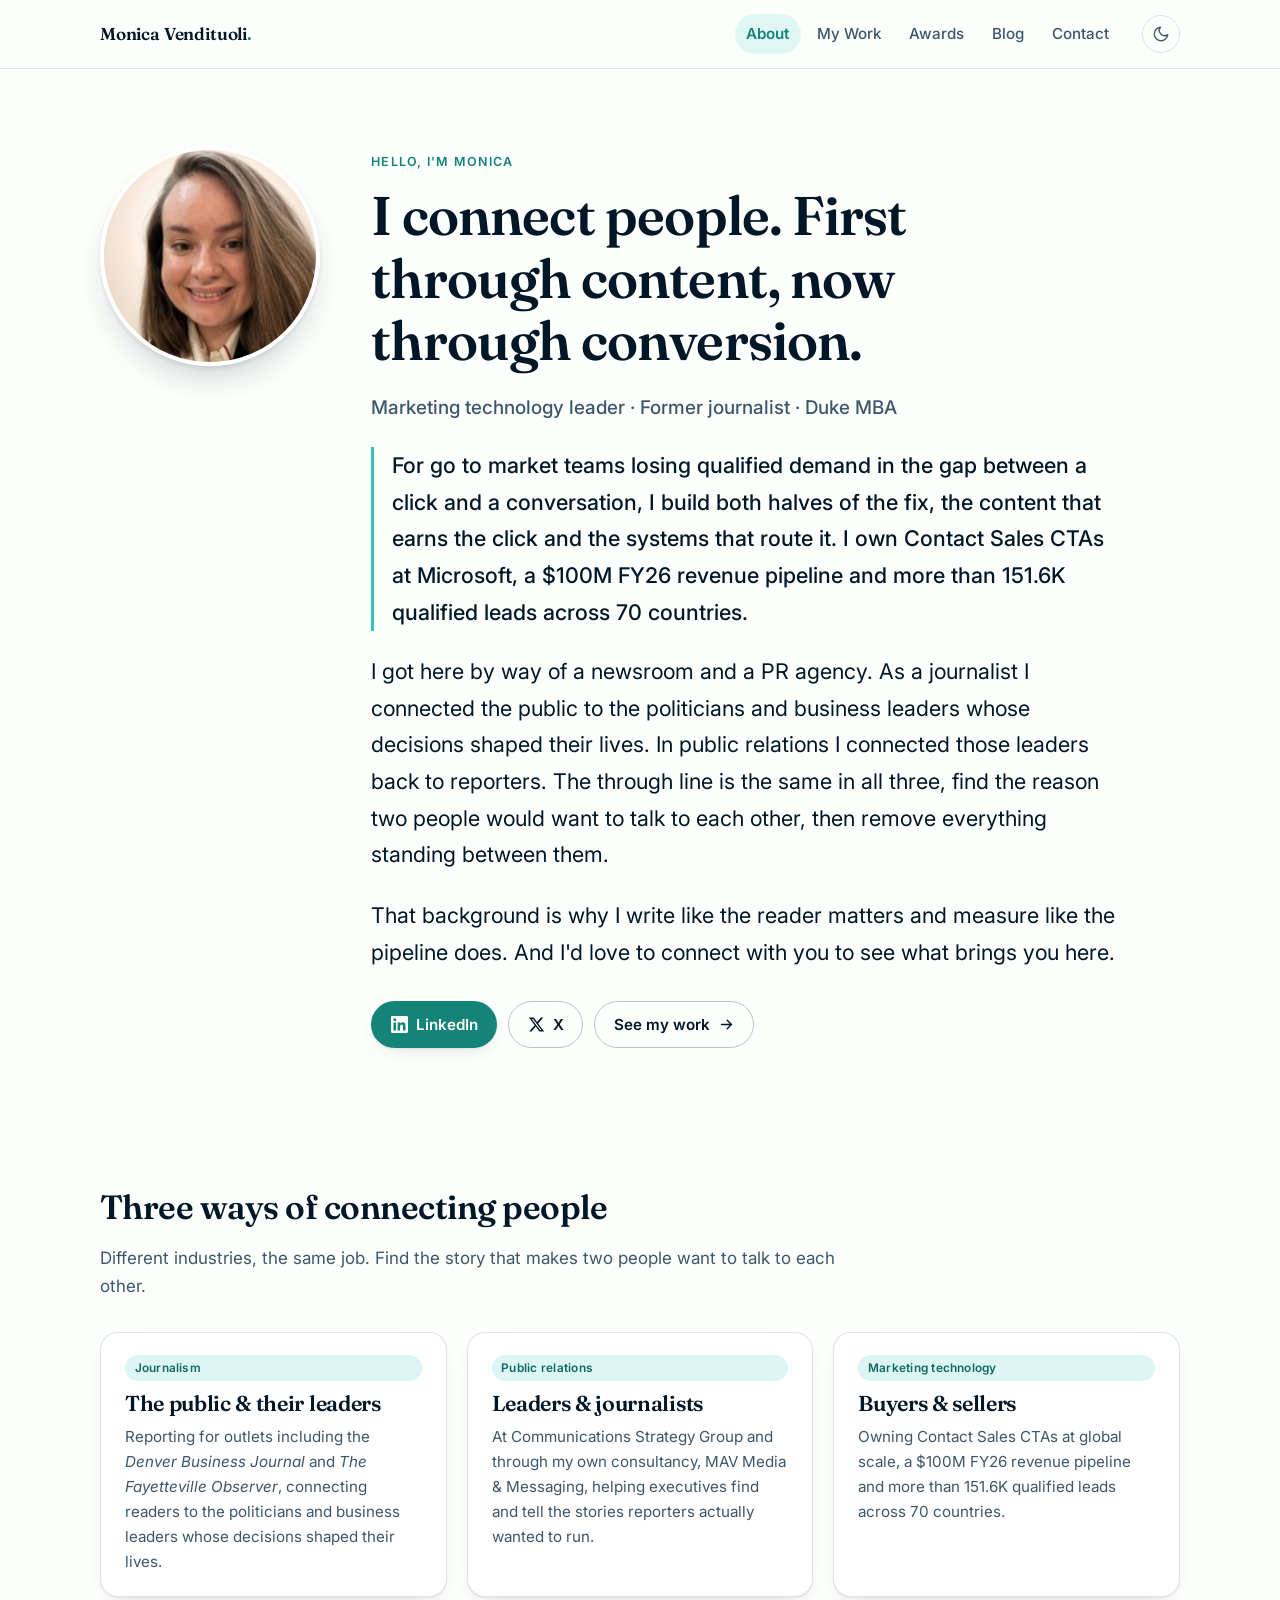
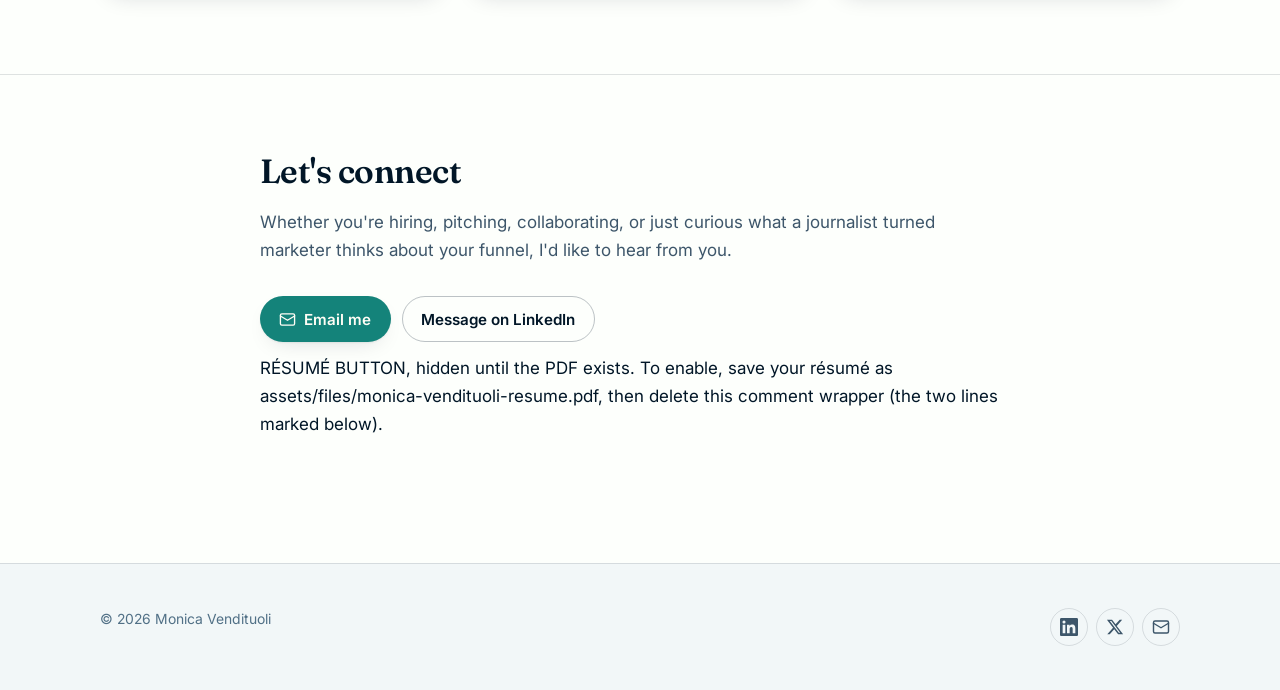
==== index.html @ e6e58980 "Add files via upload" ====
<!DOCTYPE html>

<html lang="en" prefix="og: https://ogp.me/ns#">
<head>
<meta charset="utf-8"/>
<meta content="width=device-width, initial-scale=1" name="viewport"/>
<title>Monica Vendituoli, Marketing Technology Leader</title>
<meta content="Monica Vendituoli is a marketing technology leader who has spent her career creating content that connects people, first as a journalist, then in public relations, now owning Contact Sales CTAs at global scale." name="description"/>
<link href="https://www.monicavendituoli.com/" rel="canonical"/>
<!-- Open Graph / social -->
<meta content="profile" property="og:type"/>
<meta content="Monica Vendituoli" property="og:site_name"/>
<meta content="Monica Vendituoli, Marketing Technology Leader" property="og:title"/>
<meta content="I've thrived while creating content that helps connect people, as a journalist, in public relations, and now in marketing technology." property="og:description"/>
<meta content="https://www.monicavendituoli.com/" property="og:url"/>
<meta content="https://www.monicavendituoli.com/assets/img/monica.jpg" property="og:image"/>
<meta content="summary" name="twitter:card"/>
<link href="/assets/img/favicon.svg" rel="icon" type="image/svg+xml"/>
<link href="https://fonts.googleapis.com" rel="preconnect"/>
<link crossorigin="" href="https://fonts.gstatic.com" rel="preconnect"/>
<link href="https://fonts.googleapis.com/css2?family=Fraunces:opsz,wght@9..144,400;9..144,600;9..144,700&amp;family=Inter:wght@400;500;600&amp;display=swap" rel="stylesheet"/>
<link href="/assets/css/style.css?v=3" rel="stylesheet"/>
<style>
  .bio__lead {
    font-size: clamp(1.08rem, 1rem + .5vw, 1.28rem);
    font-weight: 500;
    color: var(--text);
    border-left: 3px solid var(--teal);
    padding-left: 1.1rem;
    margin-bottom: 1.4rem;
  }
</style>
<script>
  /* Set theme before first paint to avoid a flash. */
  (function () {
    try {
      var t = localStorage.getItem('mv-theme');
      if (t === 'dark' || t === 'light') document.documentElement.setAttribute('data-theme', t);
    } catch (e) {}
  })();
</script>
<script type="application/ld+json">
{
  "@context": "https://schema.org",
  "@type": "Person",
  "name": "Monica Vendituoli",
  "url": "https://www.monicavendituoli.com/",
  "image": "https://www.monicavendituoli.com/assets/img/monica.jpg",
  "jobTitle": "Marketing Technology Leader",
  "alumniOf": [
    { "@type": "CollegeOrUniversity", "name": "Duke University, Fuqua School of Business" },
    { "@type": "CollegeOrUniversity", "name": "Wheaton College" }
  ],
  "sameAs": [
    "https://www.linkedin.com/in/monicavendituoli/",
    "https://x.com/mvendituoli"
  ]
}
</script>
</head>
<body>
<a class="skip-link" href="#main">Skip to content</a>
<header class="site-header">
<div class="wrap">
<nav aria-label="Primary" class="nav">
<a class="nav__brand" href="/">Monica Vendituoli<span class="dot">.</span></a>
<button aria-controls="nav-links" aria-expanded="false" aria-label="Toggle menu" class="nav__toggle" type="button">
<svg aria-hidden="true" fill="none" stroke="currentColor" stroke-linecap="round" stroke-width="2" viewbox="0 0 24 24"><path d="M3 6h18M3 12h18M3 18h18"></path></svg>
</button>
<button aria-label="Switch to dark mode" aria-pressed="false" class="theme-toggle" type="button">
<svg aria-hidden="true" class="icon-moon" fill="none" stroke="currentColor" stroke-linecap="round" stroke-linejoin="round" stroke-width="1.8" viewbox="0 0 24 24"><path d="M21 12.79A9 9 0 1 1 11.21 3 7 7 0 0 0 21 12.79z"></path></svg>
<svg aria-hidden="true" class="icon-sun" fill="none" stroke="currentColor" stroke-linecap="round" stroke-linejoin="round" stroke-width="1.8" viewbox="0 0 24 24"><circle cx="12" cy="12" r="4"></circle><path d="M12 2v2M12 20v2M4.9 4.9l1.4 1.4M17.7 17.7l1.4 1.4M2 12h2M20 12h2M4.9 19.1l1.4-1.4M17.7 6.3l1.4-1.4"></path></svg>
</button>
<ul class="nav__links" id="nav-links">
<li><a aria-current="page" href="/">About</a></li>
<li><a href="/work/">My Work</a></li>
<li><a href="/awards/">Awards</a></li><li><a href="/blog/">Blog</a></li>
<li><a href="#contact">Contact</a></li>
</ul>
</nav>
</div>
</header>
<main id="main">
<section class="hero">
<div class="wrap">
<div class="hero__grid">
<img alt="Portrait of Monica Vendituoli" class="hero__photo" height="220" src="/assets/img/monica.jpg" width="220"/>
<div>
<span class="eyebrow">Hello, I'm Monica</span>
<h1>I connect people. First through content, now through conversion.</h1>
<p class="hero__role">Marketing technology leader · Former journalist · Duke MBA</p>
<div class="bio">
<p class="bio__lead">For go to market teams losing qualified demand in the gap between a click and a conversation, I build both halves of the fix, the content that earns the click and the systems that route it. I own Contact Sales CTAs at Microsoft, a $100M FY26 revenue pipeline and more than 151.6K qualified leads across 70 countries.</p>
<p>I got here by way of a newsroom and a PR agency. As a journalist I connected the public to the politicians and business leaders whose decisions shaped their lives. In public relations I connected those leaders back to reporters. The through line is the same in all three, find the reason two people would want to talk to each other, then remove everything standing between them.</p>
<p>That background is why I write like the reader matters and measure like the pipeline does. And I'd love to connect with you to see what brings you here.</p>
</div>
<div class="btn-row">
<a class="btn btn--primary" href="https://www.linkedin.com/in/monicavendituoli/" rel="noopener me" target="_blank">
<svg aria-hidden="true" fill="currentColor" viewbox="0 0 24 24"><path d="M20.45 20.45h-3.56v-5.57c0-1.33-.02-3.04-1.85-3.04-1.85 0-2.14 1.45-2.14 2.94v5.67H9.34V9h3.42v1.56h.05a3.75 3.75 0 0 1 3.37-1.85c3.6 0 4.27 2.37 4.27 5.46zM5.34 7.43a2.07 2.07 0 1 1 0-4.14 2.07 2.07 0 0 1 0 4.14zM7.12 20.45H3.55V9h3.57zM22.22 0H1.77C.79 0 0 .77 0 1.72v20.56C0 23.23.79 24 1.77 24h20.45c.98 0 1.78-.77 1.78-1.72V1.72C24 .77 23.2 0 22.22 0z"></path></svg>
              LinkedIn
            </a>
<a class="btn btn--ghost" href="https://x.com/mvendituoli" rel="noopener me" target="_blank">
<svg aria-hidden="true" fill="currentColor" viewbox="0 0 24 24"><path d="M18.24 2.25h3.31l-7.23 8.26 8.5 11.24h-6.65l-5.22-6.82-5.96 6.82H1.68l7.73-8.84L1.25 2.25h6.82l4.71 6.23zm-1.16 17.52h1.83L7.08 4.13H5.11z"></path></svg>
              X
            </a>
<a class="btn btn--ghost" href="/work/">
              See my work
              <svg aria-hidden="true" fill="none" stroke="currentColor" stroke-linecap="round" stroke-linejoin="round" stroke-width="2" viewbox="0 0 24 24"><path d="M5 12h14M13 6l6 6-6 6"></path></svg>
</a>
</div>
</div>
</div>
</div>
</section>
<section aria-labelledby="arc-head" class="section">
<div class="wrap">
<div class="section__head">
<h2 id="arc-head">Three ways of connecting people</h2>
<p>Different industries, the same job. Find the story that makes two people want to talk to each other.</p>
</div>
<div class="grid">
<article class="card">
<span class="tag">Journalism</span>
<h3 style="margin-top:.7rem">The public &amp; their leaders</h3>
<p>Reporting for outlets including the <em>Denver Business Journal</em> and <em>The Fayetteville Observer</em>, connecting readers to the politicians and business leaders whose decisions shaped their lives.</p>
</article>
<article class="card">
<span class="tag">Public relations</span>
<h3 style="margin-top:.7rem">Leaders &amp; journalists</h3>
<p>At Communications Strategy Group and through my own consultancy, MAV Media &amp; Messaging, helping executives find and tell the stories reporters actually wanted to run.</p>
</article>
<article class="card">
<span class="tag">Marketing technology</span>
<h3 style="margin-top:.7rem">Buyers &amp; sellers</h3>
<p>Owning Contact Sales CTAs at global scale, a $100M FY26 revenue pipeline and more than 151.6K qualified leads across 70 countries.</p>
</article>
</div>
</div>
</section>
<section aria-labelledby="contact-head" class="section anchor-offset" id="contact">
<div class="wrap wrap--narrow">
<div class="section__head">
<h2 id="contact-head">Let's connect</h2>
<p>Whether you're hiring, pitching, collaborating, or just curious what a journalist turned marketer thinks about your funnel, I'd like to hear from you.</p>
</div>
<div class="btn-row" style="margin-top:0">
<a class="btn btn--primary" href="mailto:monica.a.vendituoli@gmail.com">
<svg aria-hidden="true" fill="none" stroke="currentColor" stroke-linecap="round" stroke-linejoin="round" stroke-width="1.9" viewbox="0 0 24 24"><rect height="16" rx="2" width="20" x="2" y="4"></rect><path d="m2 7 10 6 10-6"></path></svg>
          Email me
        </a>
<a class="btn btn--ghost" href="https://www.linkedin.com/in/monicavendituoli/" rel="noopener me" target="_blank">Message on LinkedIn</a>
 RÉSUMÉ BUTTON, hidden until the PDF exists.
             To enable, save your résumé as assets/files/monica-vendituoli-resume.pdf,
             then delete this comment wrapper (the two lines marked below).
        
<!--
        <a class="btn btn--ghost" href="/assets/files/monica-vendituoli-resume.pdf?v=2" download>
          <svg viewBox="0 0 24 24" fill="none" stroke="currentColor" stroke-width="1.9" stroke-linecap="round" stroke-linejoin="round" aria-hidden="true"><path d="M21 15v4a2 2 0 0 1-2 2H5a2 2 0 0 1-2-2v-4M7 10l5 5 5-5M12 15V3"/></svg>
          Download résumé
        </a>
        -->
</div>
</div>
</section>
</main>
<footer class="site-footer">
<div class="wrap footer__inner">
<p class="footer__meta">© <span data-year="">2026</span> Monica Vendituoli</p>
<div class="footer__social">
<a aria-label="LinkedIn" href="https://www.linkedin.com/in/monicavendituoli/" rel="noopener me" target="_blank">
<svg aria-hidden="true" fill="currentColor" viewbox="0 0 24 24"><path d="M20.45 20.45h-3.56v-5.57c0-1.33-.02-3.04-1.85-3.04-1.85 0-2.14 1.45-2.14 2.94v5.67H9.34V9h3.42v1.56h.05a3.75 3.75 0 0 1 3.37-1.85c3.6 0 4.27 2.37 4.27 5.46zM5.34 7.43a2.07 2.07 0 1 1 0-4.14 2.07 2.07 0 0 1 0 4.14zM7.12 20.45H3.55V9h3.57zM22.22 0H1.77C.79 0 0 .77 0 1.72v20.56C0 23.23.79 24 1.77 24h20.45c.98 0 1.78-.77 1.78-1.72V1.72C24 .77 23.2 0 22.22 0z"></path></svg>
</a>
<a aria-label="X" href="https://x.com/mvendituoli" rel="noopener me" target="_blank">
<svg aria-hidden="true" fill="currentColor" viewbox="0 0 24 24"><path d="M18.24 2.25h3.31l-7.23 8.26 8.5 11.24h-6.65l-5.22-6.82-5.96 6.82H1.68l7.73-8.84L1.25 2.25h6.82l4.71 6.23zm-1.16 17.52h1.83L7.08 4.13H5.11z"></path></svg>
</a>
<a aria-label="Email" href="mailto:monica.a.vendituoli@gmail.com">
<svg aria-hidden="true" fill="none" stroke="currentColor" stroke-linecap="round" stroke-linejoin="round" stroke-width="1.9" viewbox="0 0 24 24"><rect height="16" rx="2" width="20" x="2" y="4"></rect><path d="m2 7 10 6 10-6"></path></svg>
</a>
</div>
</div>
</footer>
<script defer="" src="/assets/js/main.js?v=2"></script>
</body>
</html>
---- assets/css/style.css ----
/* ==========================================================================
   monicavendituoli.com
   Palette: https://coolors.co/palette/011627-fdfffc-2ec4b6-e71d36-ff9f1c
   ========================================================================== */

:root {
  /* Brand ramp */
  --ink-900:   #011627;  /* rich black */
  --paper:     #fdfffc;  /* baby powder */
  --teal:      #2ec4b6;  /* tiffany blue */
  --red:       #e71d36;  /* rose red */
  --orange:    #ff9f1c;  /* orange peel */

  /* Semantic tokens, light (default) */
  --bg:           #fdfffc;
  --bg-raised:    #ffffff;
  --bg-sunken:    #f2f7f8;
  --text:         #011627;
  --text-muted:   #3d566a;
  --text-subtle:  #517086;
  --accent:       #14837a;   /* teal darkened to 4.58:1 for link text */
  --accent-hover: #0f7268;
  --accent-soft:  rgba(46, 196, 182, 0.14);
  --rule:         rgba(1, 22, 39, 0.12);
  --rule-strong:  rgba(1, 22, 39, 0.26);
  --tag-bg:       rgba(46, 196, 182, 0.16);
  --tag-text:     #0f6b62;
  --shadow:       0 1px 2px rgba(1,22,39,.06), 0 8px 24px -12px rgba(1,22,39,.20);
  --shadow-lift:  0 2px 4px rgba(1,22,39,.08), 0 18px 40px -18px rgba(1,22,39,.32);
  --focus:        #14837a;

  /* Type */
  --font-display: "Fraunces", "Iowan Old Style", "Palatino Linotype", Palatino, Georgia, serif;
  --font-body: "Inter", -apple-system, BlinkMacSystemFont, "Segoe UI", Roboto, Helvetica, Arial, sans-serif;

  /* Layout */
  --measure: 68ch;
  --page: 1080px;
  --page-narrow: 760px;
  --radius: 12px;
  --radius-lg: 18px;
  --step: clamp(1rem, 0.6rem + 1.2vw, 1.35rem);
}

/* Shared dark values, used by both the system preference and the toggle */
@media (prefers-color-scheme: dark) {
  :root:not([data-theme="light"]) {
    --bg:           #011627;
    --bg-raised:    #07202f;
    --bg-sunken:    #010f1c;
    --text:         #fdfffc;
    --text-muted:   #b8c9d4;
    --text-subtle:  #8fa6b5;
    --accent:       #2ec4b6;
    --accent-hover: #4ad4c7;
    --accent-soft:  rgba(46, 196, 182, 0.18);
    --rule:         rgba(253, 255, 252, 0.15);
    --rule-strong:  rgba(253, 255, 252, 0.30);
    --tag-bg:       rgba(46, 196, 182, 0.18);
    --tag-text:     #6fded2;
    --shadow:       0 1px 2px rgba(0,0,0,.40), 0 8px 24px -12px rgba(0,0,0,.65);
    --shadow-lift:  0 2px 4px rgba(0,0,0,.45), 0 18px 40px -18px rgba(0,0,0,.75);
    --focus:        #2ec4b6;
  }
}

:root[data-theme="dark"] {
  --bg:           #011627;
  --bg-raised:    #07202f;
  --bg-sunken:    #010f1c;
  --text:         #fdfffc;
  --text-muted:   #b8c9d4;
  --text-subtle:  #8fa6b5;
  --accent:       #2ec4b6;
  --accent-hover: #4ad4c7;
  --accent-soft:  rgba(46, 196, 182, 0.18);
  --rule:         rgba(253, 255, 252, 0.15);
  --rule-strong:  rgba(253, 255, 252, 0.30);
  --tag-bg:       rgba(46, 196, 182, 0.18);
  --tag-text:     #6fded2;
  --shadow:       0 1px 2px rgba(0,0,0,.40), 0 8px 24px -12px rgba(0,0,0,.65);
  --shadow-lift:  0 2px 4px rgba(0,0,0,.45), 0 18px 40px -18px rgba(0,0,0,.75);
  --focus:        #2ec4b6;
}

/* --------------------------------------------------------------------------
   Reset & base
   -------------------------------------------------------------------------- */

*, *::before, *::after { box-sizing: border-box; }

html {
  -webkit-text-size-adjust: 100%;
  scroll-behavior: smooth;
  scroll-padding-top: 132px;
}

@media (prefers-reduced-motion: reduce) {
  html { scroll-behavior: auto; }
  *, *::before, *::after {
    animation-duration: .001ms !important;
    transition-duration: .001ms !important;
  }
}

body {
  margin: 0;
  background: var(--bg);
  color: var(--text);
  font-family: var(--font-body);
  font-size: clamp(1rem, .97rem + .15vw, 1.0625rem);
  line-height: 1.65;
  -webkit-font-smoothing: antialiased;
  text-rendering: optimizeLegibility;
  transition: background-color .25s ease, color .25s ease;
}

img { max-width: 100%; height: auto; display: block; }

h1, h2, h3, h4 {
  font-family: var(--font-display);
  font-weight: 600;
  line-height: 1.15;
  letter-spacing: -0.015em;
  margin: 0 0 .5em;
  text-wrap: balance;
}

h1 { font-size: clamp(2.1rem, 1.5rem + 2.6vw, 3.4rem); }
h2 { font-size: clamp(1.55rem, 1.25rem + 1.2vw, 2.1rem); }
h3 { font-size: clamp(1.15rem, 1.05rem + .45vw, 1.35rem); }

p { margin: 0 0 1.1em; }
p:last-child { margin-bottom: 0; }

a {
  color: var(--accent);
  text-decoration-color: color-mix(in srgb, var(--accent) 45%, transparent);
  text-underline-offset: 3px;
  transition: color .15s ease, text-decoration-color .15s ease;
}
a:hover { color: var(--accent-hover); text-decoration-color: currentColor; }

:focus-visible {
  outline: 2.5px solid var(--focus);
  outline-offset: 3px;
  border-radius: 4px;
}

hr {
  border: 0;
  border-top: 1px solid var(--rule);
  margin: 3rem 0;
}

::selection { background: var(--accent-soft); }

/* --------------------------------------------------------------------------
   Layout primitives
   -------------------------------------------------------------------------- */

.wrap {
  width: min(100% - 2.5rem, var(--page));
  margin-inline: auto;
}
.wrap--narrow { width: min(100% - 2.5rem, var(--page-narrow)); }

.section { padding-block: clamp(3rem, 6vw, 5rem); }
.section + .section { border-top: 1px solid var(--rule); }

.skip-link {
  position: absolute;
  left: -9999px;
  top: 0;
  background: var(--accent);
  color: #fff;
  padding: .7rem 1.1rem;
  border-radius: 0 0 var(--radius) 0;
  z-index: 200;
  font-weight: 600;
}
.skip-link:focus { left: 0; color: #fff; }

/* --------------------------------------------------------------------------
   Header / nav
   -------------------------------------------------------------------------- */

.site-header {
  position: sticky;
  top: 0;
  z-index: 100;
  background: color-mix(in srgb, var(--bg) 88%, transparent);
  backdrop-filter: saturate(180%) blur(12px);
  -webkit-backdrop-filter: saturate(180%) blur(12px);
  border-bottom: 1px solid var(--rule);
}

.nav {
  display: flex;
  align-items: center;
  gap: 1rem;
  min-height: 68px;
}

.nav__brand {
  font-family: var(--font-display);
  font-weight: 600;
  font-size: 1.08rem;
  letter-spacing: -0.01em;
  color: var(--text);
  text-decoration: none;
  margin-right: auto;
  padding: .3rem 0;
}
.nav__brand:hover { color: var(--accent); }
.nav__brand .dot { color: var(--accent); }

.nav__links {
  order: 2;
  display: flex;
  align-items: center;
  gap: .35rem;
  list-style: none;
  margin: 0;
  padding: 0;
}

.nav__links a {
  display: block;
  padding: .45rem .7rem;
  border-radius: 999px;
  color: var(--text-muted);
  text-decoration: none;
  font-size: .95rem;
  font-weight: 500;
  transition: background-color .15s ease, color .15s ease;
}
.nav__links a:hover { background: var(--tag-bg); color: var(--text); }
.nav__links a[aria-current="page"] {
  color: var(--accent);
  background: var(--accent-soft);
  font-weight: 600;
}

.theme-toggle {
  order: 3;
  display: inline-grid;
  place-items: center;
  width: 38px;
  height: 38px;
  margin-left: .35rem;
  border: 1px solid var(--rule);
  border-radius: 999px;
  background: transparent;
  color: var(--text-muted);
  cursor: pointer;
  transition: background-color .15s ease, color .15s ease, border-color .15s ease;
}
.theme-toggle:hover { background: var(--tag-bg); color: var(--text); border-color: var(--rule-strong); }
.theme-toggle svg { width: 18px; height: 18px; }
.theme-toggle .icon-sun { display: none; }
:root[data-theme="dark"] .theme-toggle .icon-sun { display: block; }
:root[data-theme="dark"] .theme-toggle .icon-moon { display: none; }
@media (prefers-color-scheme: dark) {
  :root:not([data-theme="light"]) .theme-toggle .icon-sun { display: block; }
  :root:not([data-theme="light"]) .theme-toggle .icon-moon { display: none; }
}

.nav__toggle {
  display: none;
  width: 38px; height: 38px;
  border: 1px solid var(--rule);
  border-radius: 10px;
  background: transparent;
  color: var(--text);
  cursor: pointer;
  place-items: center;
}
.nav__toggle svg { width: 20px; height: 20px; }

@media (max-width: 700px) {
  .nav__toggle { display: grid; order: 3; }
  .theme-toggle { order: 2; margin-left: 0; }
  .nav__brand { order: 1; }
  .nav__links {
    order: 4;
    flex-basis: 100%;
    flex-direction: column;
    align-items: stretch;
    gap: .1rem;
    padding-bottom: .8rem;
  }
  .nav { flex-wrap: wrap; padding-block: .6rem; }
  .nav__links[hidden] { display: none; }
  .nav__links a { padding: .6rem .8rem; border-radius: 8px; }
}

/* --------------------------------------------------------------------------
   Hero (About page)
   -------------------------------------------------------------------------- */

.hero {
  padding-block: clamp(2.75rem, 6vw, 5.5rem) clamp(2.5rem, 5vw, 4rem);
}

.hero__grid {
  display: grid;
  grid-template-columns: 220px minmax(0, 1fr);
  gap: clamp(1.75rem, 4vw, 3.5rem);
  align-items: start;
}

@media (max-width: 720px) {
  .hero__grid { grid-template-columns: 1fr; gap: 1.75rem; }
}

.hero__photo {
  width: 220px;
  max-width: 100%;
  aspect-ratio: 1;
  border-radius: 50%;
  object-fit: cover;
  object-position: 50% 22%;
  border: 4px solid var(--bg-raised);
  box-shadow: var(--shadow-lift);
}

.eyebrow {
  display: inline-block;
  font-size: .78rem;
  font-weight: 600;
  letter-spacing: .1em;
  text-transform: uppercase;
  color: var(--accent);
  margin-bottom: .8rem;
}

.hero h1 { margin-bottom: .35em; }

.hero__role {
  font-size: clamp(1.02rem, .98rem + .3vw, 1.18rem);
  color: var(--text-muted);
  font-weight: 500;
  margin-bottom: 1.5rem;
}

.bio { max-width: var(--measure); }
.bio p { font-size: var(--step); line-height: 1.7; }
.bio p:first-of-type::first-letter { /* no drop cap — kept subtle */ }

.bio strong { font-weight: 600; color: var(--text); }

/* --------------------------------------------------------------------------
   Buttons & social
   -------------------------------------------------------------------------- */

.btn-row {
  display: flex;
  flex-wrap: wrap;
  gap: .7rem;
  margin-top: 1.9rem;
}

.btn {
  display: inline-flex;
  align-items: center;
  gap: .5rem;
  padding: .62rem 1.15rem;
  border-radius: 999px;
  font-size: .95rem;
  font-weight: 600;
  text-decoration: none;
  border: 1px solid transparent;
  cursor: pointer;
  transition: transform .12s ease, background-color .15s ease, border-color .15s ease, color .15s ease, box-shadow .15s ease;
}
.btn svg { width: 17px; height: 17px; flex: none; }

.btn--primary {
  background: var(--accent);
  color: #fffdf5;
  box-shadow: var(--shadow);
}
.btn--primary:hover { background: var(--accent-hover); color: #fffdf5; transform: translateY(-1px); }

.btn--ghost {
  background: transparent;
  color: var(--text);
  border-color: var(--rule-strong);
}
.btn--ghost:hover { background: var(--tag-bg); color: var(--text); transform: translateY(-1px); }

/* --------------------------------------------------------------------------
   Cards & grids
   -------------------------------------------------------------------------- */

.grid {
  display: grid;
  gap: 1.25rem;
  grid-template-columns: repeat(auto-fill, minmax(min(100%, 300px), 1fr));
}

.card {
  display: flex;
  flex-direction: column;
  background: var(--bg-raised);
  border: 1px solid var(--rule);
  border-radius: var(--radius-lg);
  padding: 1.4rem 1.5rem;
  box-shadow: var(--shadow);
  transition: transform .16s ease, box-shadow .16s ease, border-color .16s ease;
}
.card:hover { transform: translateY(-2px); box-shadow: var(--shadow-lift); border-color: var(--rule-strong); }

.card h3 { margin-bottom: .4rem; }
.card h3 a { color: var(--text); text-decoration: none; }
.card h3 a:hover { color: var(--accent); }

.card__meta {
  font-size: .82rem;
  color: var(--text-subtle);
  margin-bottom: .7rem;
  display: flex;
  flex-wrap: wrap;
  gap: .45rem .75rem;
  align-items: center;
}

.card p { font-size: .95rem; color: var(--text-muted); }

.card__foot {
  margin-top: auto;
  padding-top: 1rem;
  display: flex;
  flex-wrap: wrap;
  gap: .6rem;
}

.tag {
  display: inline-block;
  padding: .2rem .6rem;
  border-radius: 999px;
  background: var(--tag-bg);
  color: var(--tag-text);
  font-size: .74rem;
  font-weight: 600;
  letter-spacing: .02em;
}

.chip-link {
  display: inline-flex;
  align-items: center;
  gap: .4rem;
  font-size: .88rem;
  font-weight: 600;
  text-decoration: none;
  color: var(--accent);
  padding: .34rem .75rem;
  border: 1px solid color-mix(in srgb, var(--accent) 35%, transparent);
  border-radius: 999px;
  transition: background-color .15s ease, border-color .15s ease;
}
.chip-link:hover { background: var(--accent-soft); border-color: var(--accent); }
.chip-link svg { width: 14px; height: 14px; }

/* Section intro */
.section__head { max-width: var(--measure); margin-bottom: 2rem; }
.section__head p { color: var(--text-muted); }

.anchor-offset { scroll-margin-top: 132px; }

/* Work page: sticky sub-nav */
.subnav {
  position: sticky;
  top: 68px;
  z-index: 50;
  background: color-mix(in srgb, var(--bg) 92%, transparent);
  backdrop-filter: blur(10px);
  -webkit-backdrop-filter: blur(10px);
  border-bottom: 1px solid var(--rule);
  overflow-x: auto;
  scrollbar-width: none;
}
.subnav::-webkit-scrollbar { display: none; }
.subnav ul {
  display: flex;
  gap: .3rem;
  list-style: none;
  margin: 0;
  padding: .55rem 0;
  white-space: nowrap;
}
.subnav a {
  display: block;
  padding: .35rem .75rem;
  border-radius: 999px;
  font-size: .9rem;
  font-weight: 500;
  color: var(--text-muted);
  text-decoration: none;
}
.subnav a:hover { background: var(--tag-bg); color: var(--text); }
.subnav a.is-active { background: var(--accent-soft); color: var(--accent); font-weight: 600; }

/* Page header band */
.page-head {
  padding-block: clamp(2.5rem, 5vw, 4rem) clamp(1.75rem, 3vw, 2.5rem);
  border-bottom: 1px solid var(--rule);
  background: var(--bg-sunken);
}
.page-head p { max-width: var(--measure); color: var(--text-muted); font-size: var(--step); }

/* Notice / callout */
.note {
  border-left: 3px solid var(--teal);
  background: var(--tag-bg);
  padding: .9rem 1.1rem;
  border-radius: 0 var(--radius) var(--radius) 0;
  font-size: .92rem;
  color: var(--text-muted);
}

/* Embedded post wrapper (LinkedIn/X iframes) */
.embed {
  border: 1px solid var(--rule);
  border-radius: var(--radius);
  overflow: hidden;
  background: var(--bg-raised);
}
.embed iframe { display: block; width: 100%; border: 0; }

/* --------------------------------------------------------------------------
   Prose (blog posts)
   -------------------------------------------------------------------------- */

.prose { max-width: var(--measure); }
.prose h2 { margin-top: 2.2em; }
.prose h3 { margin-top: 1.8em; }
.prose li { margin-bottom: .4em; }
.prose blockquote {
  margin: 1.8em 0;
  padding: .2em 0 .2em 1.3em;
  border-left: 3px solid var(--orange);
  color: var(--text-muted);
  font-style: italic;
}
.prose img { border-radius: var(--radius); margin-block: 1.8em; }
.prose code {
  background: var(--tag-bg);
  padding: .12em .38em;
  border-radius: 5px;
  font-size: .9em;
}

/* --------------------------------------------------------------------------
   Footer
   -------------------------------------------------------------------------- */

.site-footer {
  border-top: 1px solid var(--rule);
  background: var(--bg-sunken);
  padding-block: 2.75rem;
  margin-top: 3rem;
}
.footer__inner {
  display: flex;
  flex-wrap: wrap;
  gap: 1.25rem;
  align-items: center;
  justify-content: space-between;
}
.footer__social { display: flex; gap: .5rem; }
.footer__social a {
  display: inline-grid;
  place-items: center;
  width: 38px; height: 38px;
  border-radius: 999px;
  border: 1px solid var(--rule);
  color: var(--text-muted);
  transition: background-color .15s ease, color .15s ease, border-color .15s ease;
}
.footer__social a:hover { background: var(--accent-soft); color: var(--accent); border-color: var(--accent); }
.footer__social svg { width: 18px; height: 18px; }
.footer__meta { font-size: .87rem; color: var(--text-subtle); }

/* X / Twitter embed grid */
.tweet-grid {
  display: grid;
  gap: 1rem;
  grid-template-columns: repeat(auto-fill, minmax(min(100%, 320px), 1fr));
  align-items: start;
}
.tweet-grid blockquote.twitter-tweet {
  margin: 0;
  border: 1px solid var(--rule);
  border-radius: var(--radius);
  background: var(--bg-raised);
  padding: 1rem 1.1rem;
  font-size: .93rem;
}
.tweet-grid .twitter-tweet-rendered { border: 0; padding: 0; background: none; }

/* Muted secondary chip, used for archived copies */
.chip-link--muted {
  color: var(--text-muted);
  border-color: var(--rule-strong);
}
.chip-link--muted:hover {
  background: var(--tag-bg);
  border-color: var(--rule-strong);
  color: var(--text);
}

/* Framed external page and LinkedIn post embeds */
.embed--page iframe,
.li-embed iframe {
  display: block;
  width: 100%;
  border: 0;
  background: #fff;
}
.li-embed {
  border: 1px solid var(--rule);
  border-radius: var(--radius);
  overflow: hidden;
  background: var(--bg-raised);
  max-width: 560px;
}

/* Facebook post embeds */
.fb-grid {
  display: grid;
  gap: 1.25rem;
  grid-template-columns: repeat(auto-fill, minmax(min(100%, 340px), 1fr));
  align-items: start;
}
.fb-embed {
  border: 1px solid var(--rule);
  border-radius: var(--radius);
  padding: 1rem;
  background: var(--bg-raised);
}
.fb-embed iframe { display: block; width: 100%; border: 0; background: #fff; border-radius: 8px; }
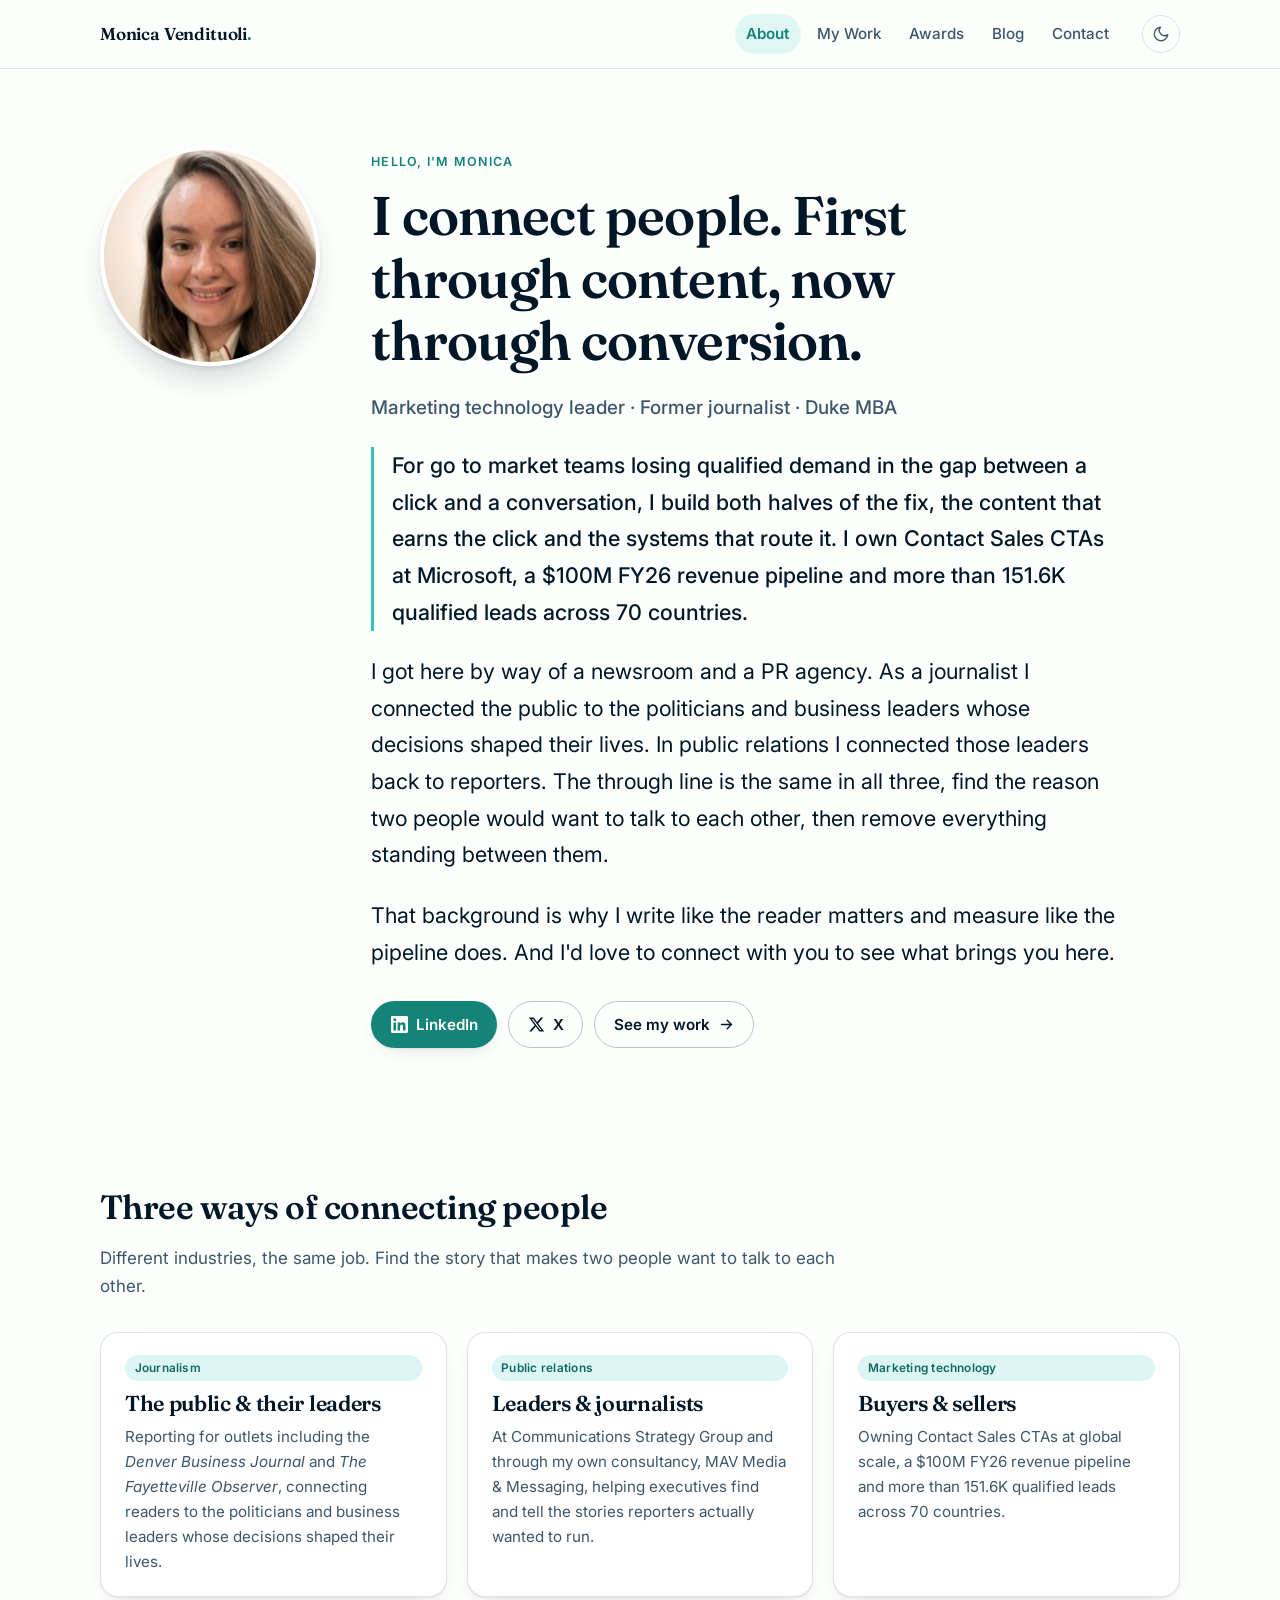
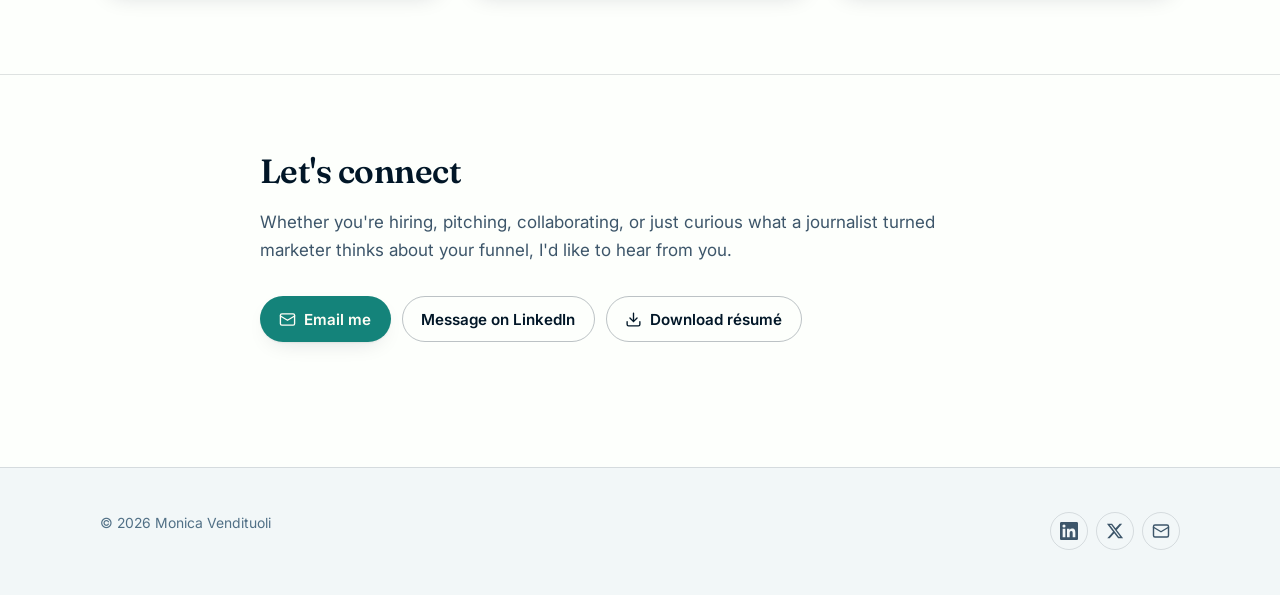
==== commit 8bf37190: "Add files via upload" ====
--- a/index.html
+++ b/index.html
@@ -149,16 +149,10 @@
           Email me
         </a>
 <a class="btn btn--ghost" href="https://www.linkedin.com/in/monicavendituoli/" rel="noopener me" target="_blank">Message on LinkedIn</a>
- RÉSUMÉ BUTTON, hidden until the PDF exists.
-             To enable, save your résumé as assets/files/monica-vendituoli-resume.pdf,
-             then delete this comment wrapper (the two lines marked below).
-        
-<!--
-        <a class="btn btn--ghost" href="/assets/files/monica-vendituoli-resume.pdf?v=2" download>
-          <svg viewBox="0 0 24 24" fill="none" stroke="currentColor" stroke-width="1.9" stroke-linecap="round" stroke-linejoin="round" aria-hidden="true"><path d="M21 15v4a2 2 0 0 1-2 2H5a2 2 0 0 1-2-2v-4M7 10l5 5 5-5M12 15V3"/></svg>
+<a class="btn btn--ghost" href="/assets/files/monica-vendituoli-resume.pdf?v=1" download>
+<svg aria-hidden="true" fill="none" stroke="currentColor" stroke-linecap="round" stroke-linejoin="round" stroke-width="1.9" viewbox="0 0 24 24"><path d="M21 15v4a2 2 0 0 1-2 2H5a2 2 0 0 1-2-2v-4M7 10l5 5 5-5M12 15V3"></path></svg>
           Download résumé
         </a>
-        -->
 </div>
 </div>
 </section>
--- a/assets/css/style.css
+++ b/assets/css/style.css
@@ -469,6 +469,27 @@
 
 .anchor-offset { scroll-margin-top: 132px; }
 
+/* Subsection inside a section, used for client awards under earned media */
+.subsection { margin-top: 3.5rem; scroll-margin-top: 132px; }
+.subsection::before {
+  content: "";
+  display: block;
+  height: 1px;
+  background: var(--accent-soft);
+  margin-bottom: 2.25rem;
+}
+.subsection__head {
+  font-family: var(--font-display);
+  font-size: 1.35rem;
+  margin-bottom: .5rem;
+}
+.subsection__intro {
+  max-width: var(--measure);
+  color: var(--text-muted);
+  margin-bottom: 1.75rem;
+}
+
+
 /* Work page: sticky sub-nav */
 .subnav {
   position: sticky;
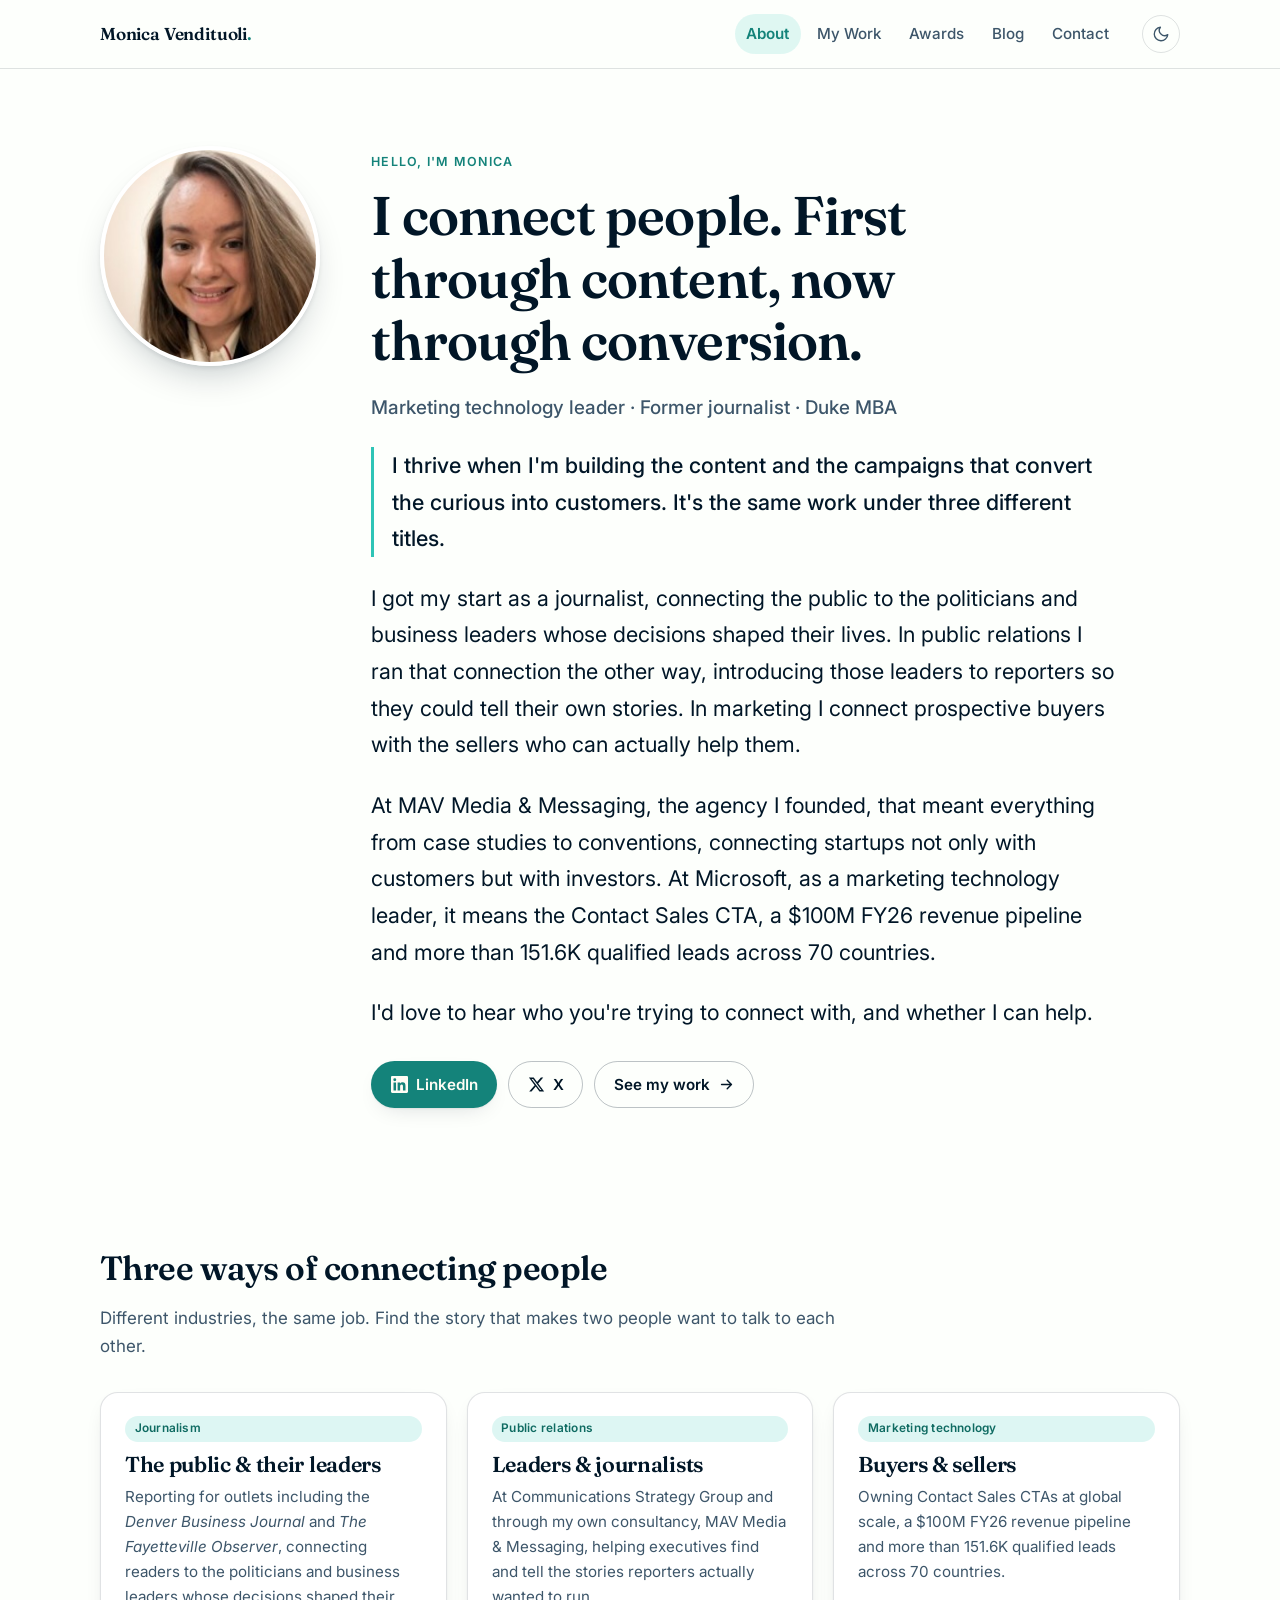
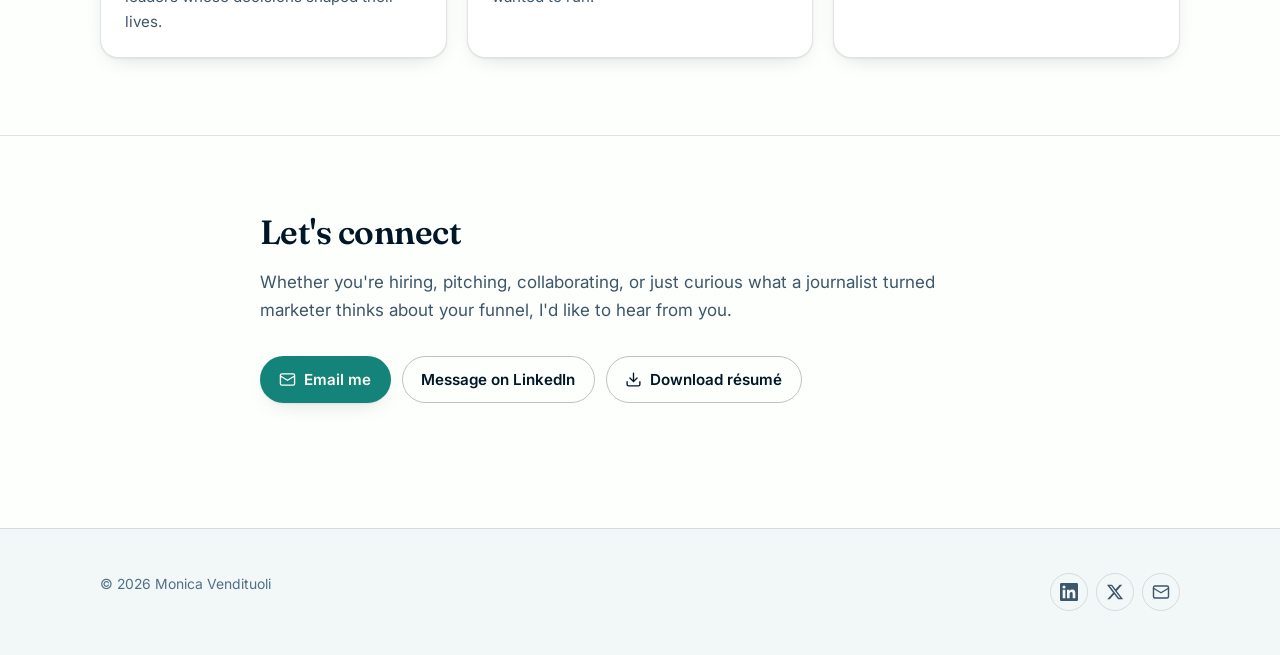
==== commit 0990bd1b: "Update About page bio Replaces the About page bio with Monica's own draft, edited for grammar and fl" ====
--- a/index.html
+++ b/index.html
@@ -5,13 +5,13 @@
 <meta charset="utf-8"/>
 <meta content="width=device-width, initial-scale=1" name="viewport"/>
 <title>Monica Vendituoli, Marketing Technology Leader</title>
-<meta content="Monica Vendituoli is a marketing technology leader who has spent her career creating content that connects people, first as a journalist, then in public relations, now owning Contact Sales CTAs at global scale." name="description"/>
+<meta content="Monica Vendituoli is a marketing technology leader who builds the content and campaigns that convert the curious into customers. Journalist, then PR, now GTM." name="description"/>
 <link href="https://www.monicavendituoli.com/" rel="canonical"/>
 <!-- Open Graph / social -->
 <meta content="profile" property="og:type"/>
 <meta content="Monica Vendituoli" property="og:site_name"/>
 <meta content="Monica Vendituoli, Marketing Technology Leader" property="og:title"/>
-<meta content="I've thrived while creating content that helps connect people, as a journalist, in public relations, and now in marketing technology." property="og:description"/>
+<meta content="I build the content and the campaigns that convert the curious into customers. The same work as a journalist, in public relations, and now in marketing technology." property="og:description"/>
 <meta content="https://www.monicavendituoli.com/" property="og:url"/>
 <meta content="https://www.monicavendituoli.com/assets/img/monica.jpg" property="og:image"/>
 <meta content="summary" name="twitter:card"/>
@@ -90,9 +90,10 @@
 <h1>I connect people. First through content, now through conversion.</h1>
 <p class="hero__role">Marketing technology leader · Former journalist · Duke MBA</p>
 <div class="bio">
-<p class="bio__lead">For go to market teams losing qualified demand in the gap between a click and a conversation, I build both halves of the fix, the content that earns the click and the systems that route it. I own Contact Sales CTAs at Microsoft, a $100M FY26 revenue pipeline and more than 151.6K qualified leads across 70 countries.</p>
-<p>I got here by way of a newsroom and a PR agency. As a journalist I connected the public to the politicians and business leaders whose decisions shaped their lives. In public relations I connected those leaders back to reporters. The through line is the same in all three, find the reason two people would want to talk to each other, then remove everything standing between them.</p>
-<p>That background is why I write like the reader matters and measure like the pipeline does. And I'd love to connect with you to see what brings you here.</p>
+<p class="bio__lead">I thrive when I'm building the content and the campaigns that convert the curious into customers. It's the same work under three different titles.</p>
+<p>I got my start as a journalist, connecting the public to the politicians and business leaders whose decisions shaped their lives. In public relations I ran that connection the other way, introducing those leaders to reporters so they could tell their own stories. In marketing I connect prospective buyers with the sellers who can actually help them.</p>
+<p>At MAV Media &amp; Messaging, the agency I founded, that meant everything from case studies to conventions, connecting startups not only with customers but with investors. At Microsoft, as a marketing technology leader, it means the Contact Sales CTA, a $100M FY26 revenue pipeline and more than 151.6K qualified leads across 70 countries.</p>
+<p>I'd love to hear who you're trying to connect with, and whether I can help.</p>
 </div>
 <div class="btn-row">
 <a class="btn btn--primary" href="https://www.linkedin.com/in/monicavendituoli/" rel="noopener me" target="_blank">
@@ -149,7 +150,7 @@
           Email me
         </a>
 <a class="btn btn--ghost" href="https://www.linkedin.com/in/monicavendituoli/" rel="noopener me" target="_blank">Message on LinkedIn</a>
-<a class="btn btn--ghost" href="/assets/files/monica-vendituoli-resume.pdf?v=1" download>
+<a class="btn btn--ghost" href="/assets/files/monica-vendituoli-resume.pdf?v=2" download>
 <svg aria-hidden="true" fill="none" stroke="currentColor" stroke-linecap="round" stroke-linejoin="round" stroke-width="1.9" viewbox="0 0 24 24"><path d="M21 15v4a2 2 0 0 1-2 2H5a2 2 0 0 1-2-2v-4M7 10l5 5 5-5M12 15V3"></path></svg>
           Download résumé
         </a>
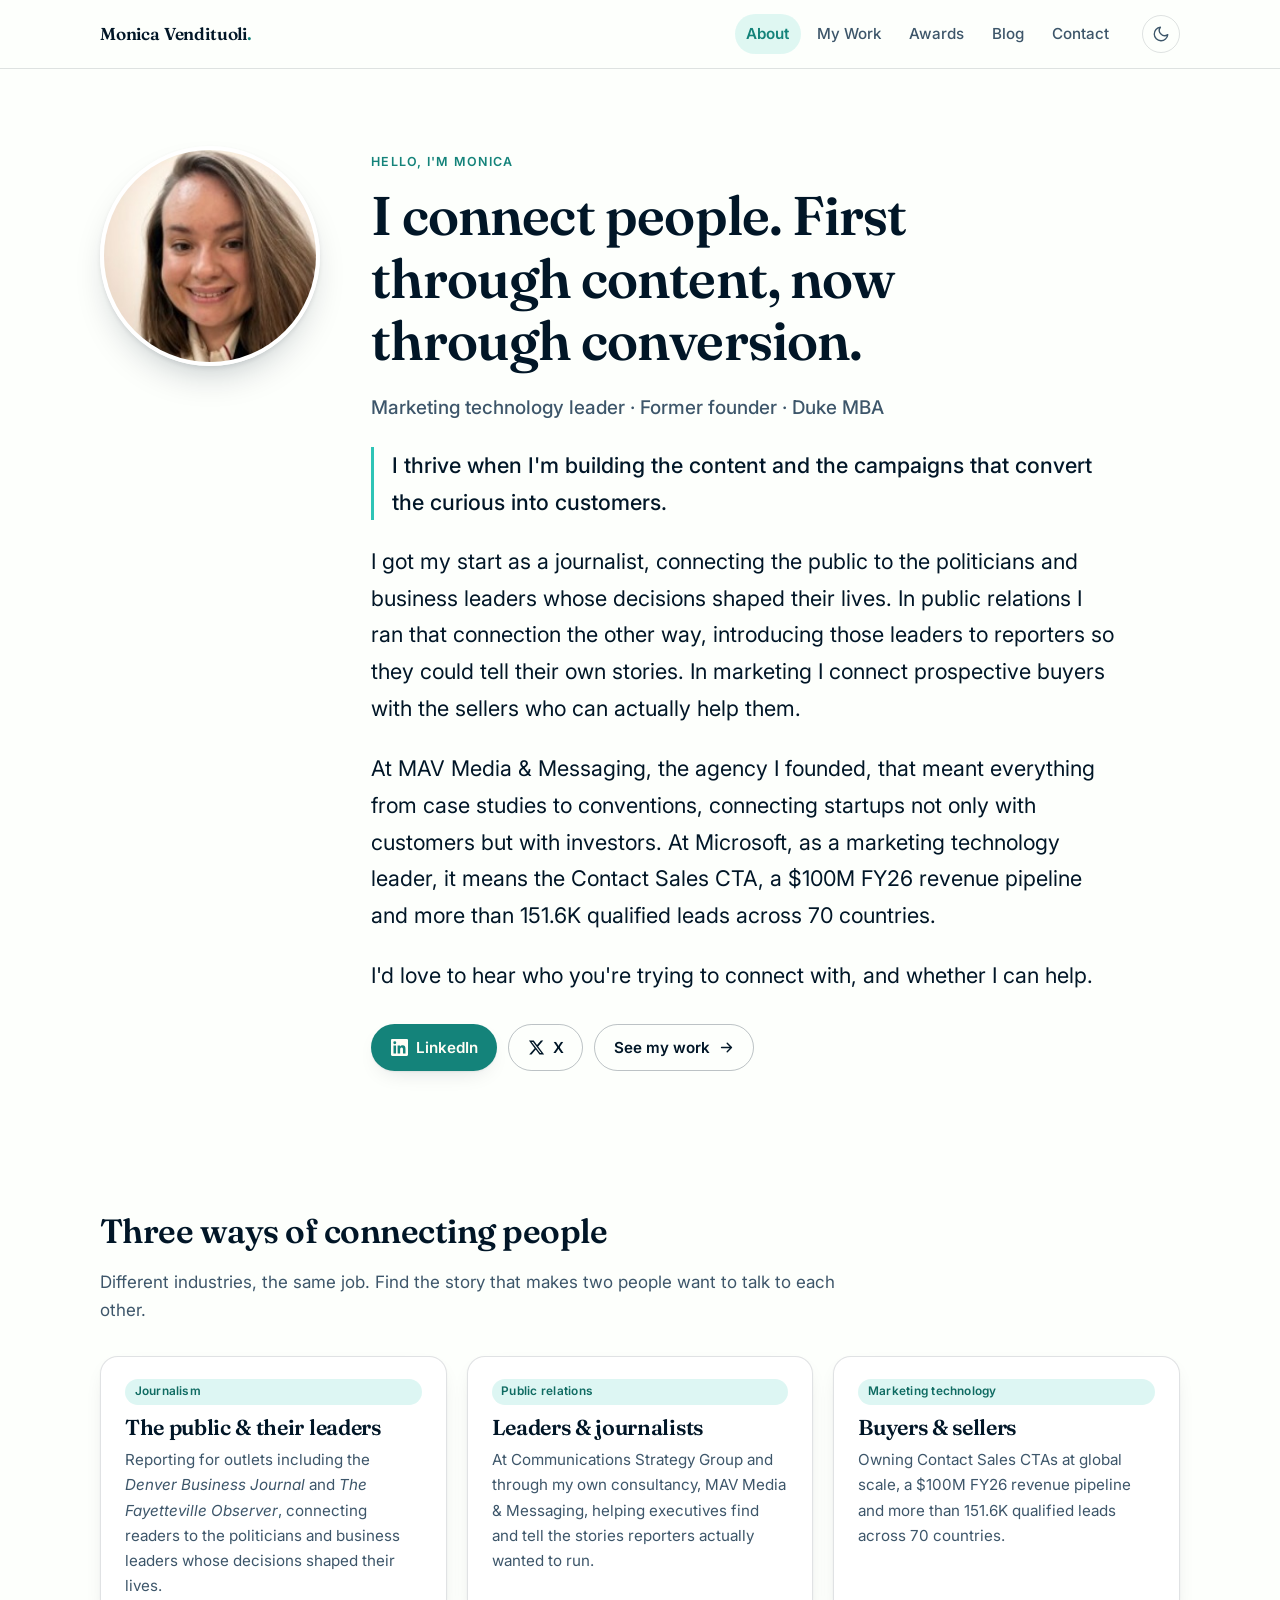
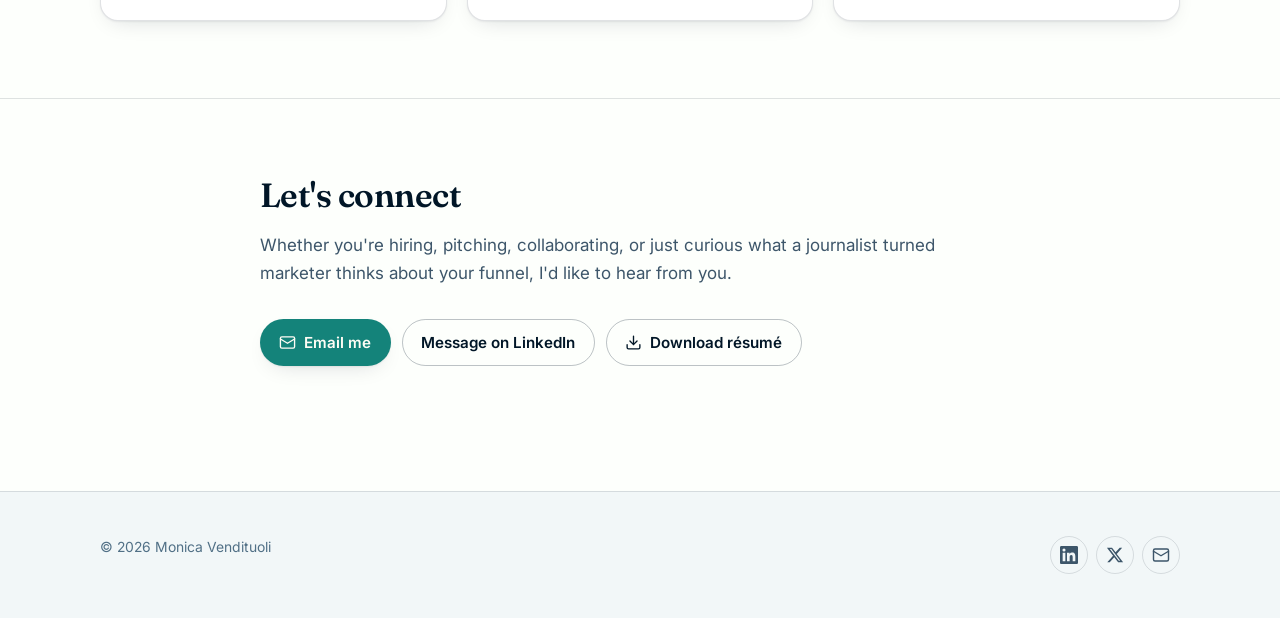
==== commit 1de9ef4b: "Tighten bio lead and change role label to Former founder Drops the "same work under three different " ====
--- a/index.html
+++ b/index.html
@@ -88,9 +88,9 @@
 <div>
 <span class="eyebrow">Hello, I'm Monica</span>
 <h1>I connect people. First through content, now through conversion.</h1>
-<p class="hero__role">Marketing technology leader · Former journalist · Duke MBA</p>
+<p class="hero__role">Marketing technology leader · Former founder · Duke MBA</p>
 <div class="bio">
-<p class="bio__lead">I thrive when I'm building the content and the campaigns that convert the curious into customers. It's the same work under three different titles.</p>
+<p class="bio__lead">I thrive when I'm building the content and the campaigns that convert the curious into customers.</p>
 <p>I got my start as a journalist, connecting the public to the politicians and business leaders whose decisions shaped their lives. In public relations I ran that connection the other way, introducing those leaders to reporters so they could tell their own stories. In marketing I connect prospective buyers with the sellers who can actually help them.</p>
 <p>At MAV Media &amp; Messaging, the agency I founded, that meant everything from case studies to conventions, connecting startups not only with customers but with investors. At Microsoft, as a marketing technology leader, it means the Contact Sales CTA, a $100M FY26 revenue pipeline and more than 151.6K qualified leads across 70 countries.</p>
 <p>I'd love to hear who you're trying to connect with, and whether I can help.</p>
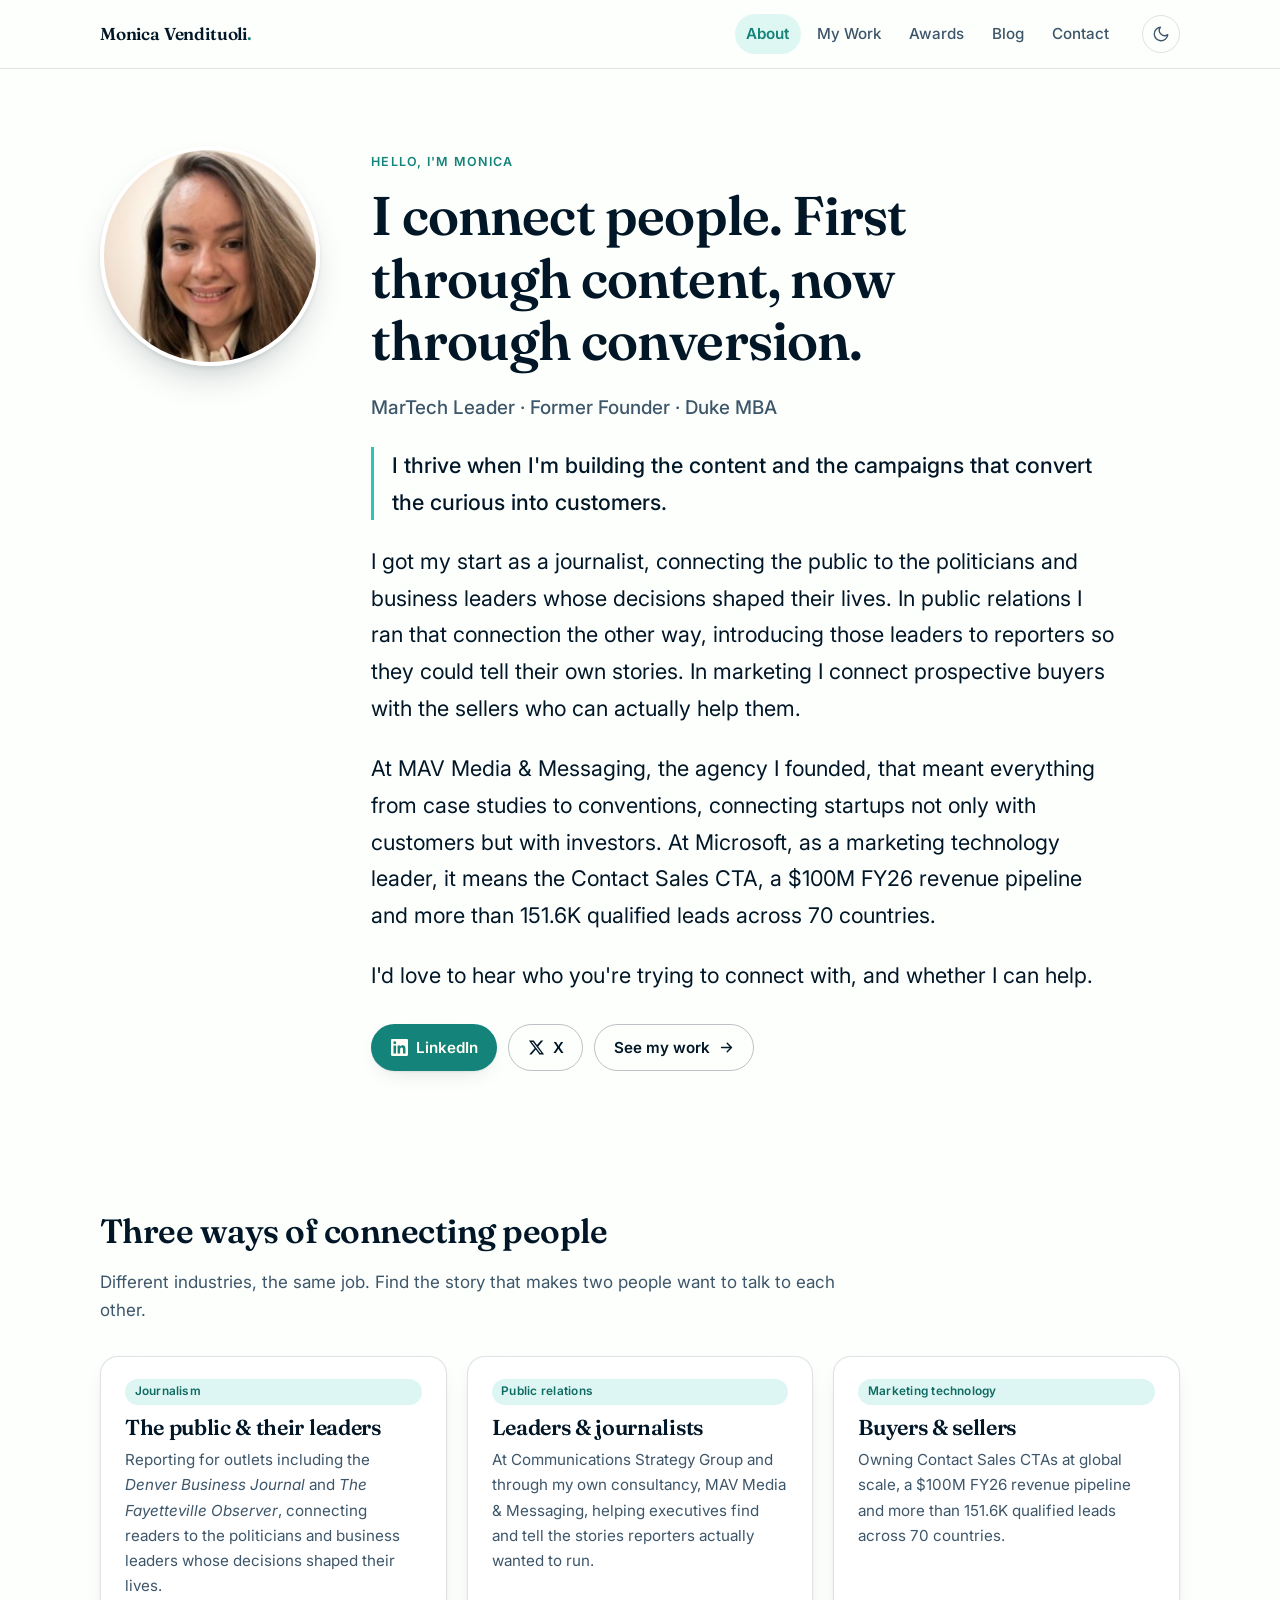
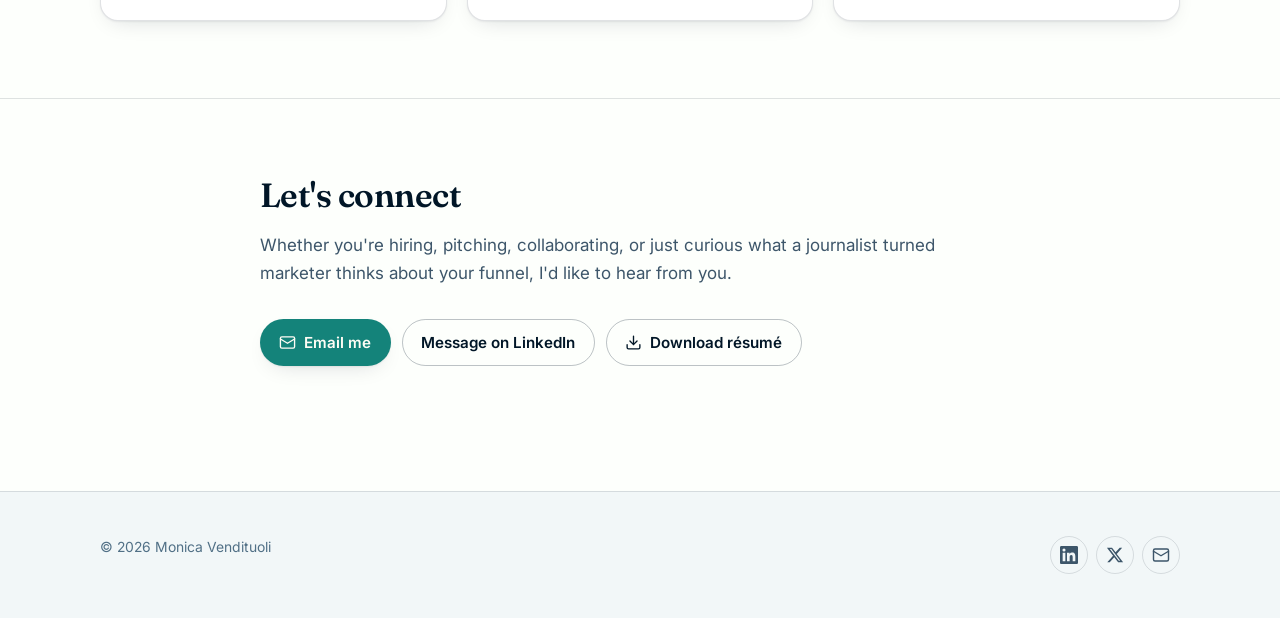
==== commit a28b00b5: "Role line reads MarTech Leader and Former Founder Hero role line is now MarTech Leader, Former Found" ====
--- a/index.html
+++ b/index.html
@@ -88,7 +88,7 @@
 <div>
 <span class="eyebrow">Hello, I'm Monica</span>
 <h1>I connect people. First through content, now through conversion.</h1>
-<p class="hero__role">Marketing technology leader · Former founder · Duke MBA</p>
+<p class="hero__role">MarTech Leader · Former Founder · Duke MBA</p>
 <div class="bio">
 <p class="bio__lead">I thrive when I'm building the content and the campaigns that convert the curious into customers.</p>
 <p>I got my start as a journalist, connecting the public to the politicians and business leaders whose decisions shaped their lives. In public relations I ran that connection the other way, introducing those leaders to reporters so they could tell their own stories. In marketing I connect prospective buyers with the sellers who can actually help them.</p>
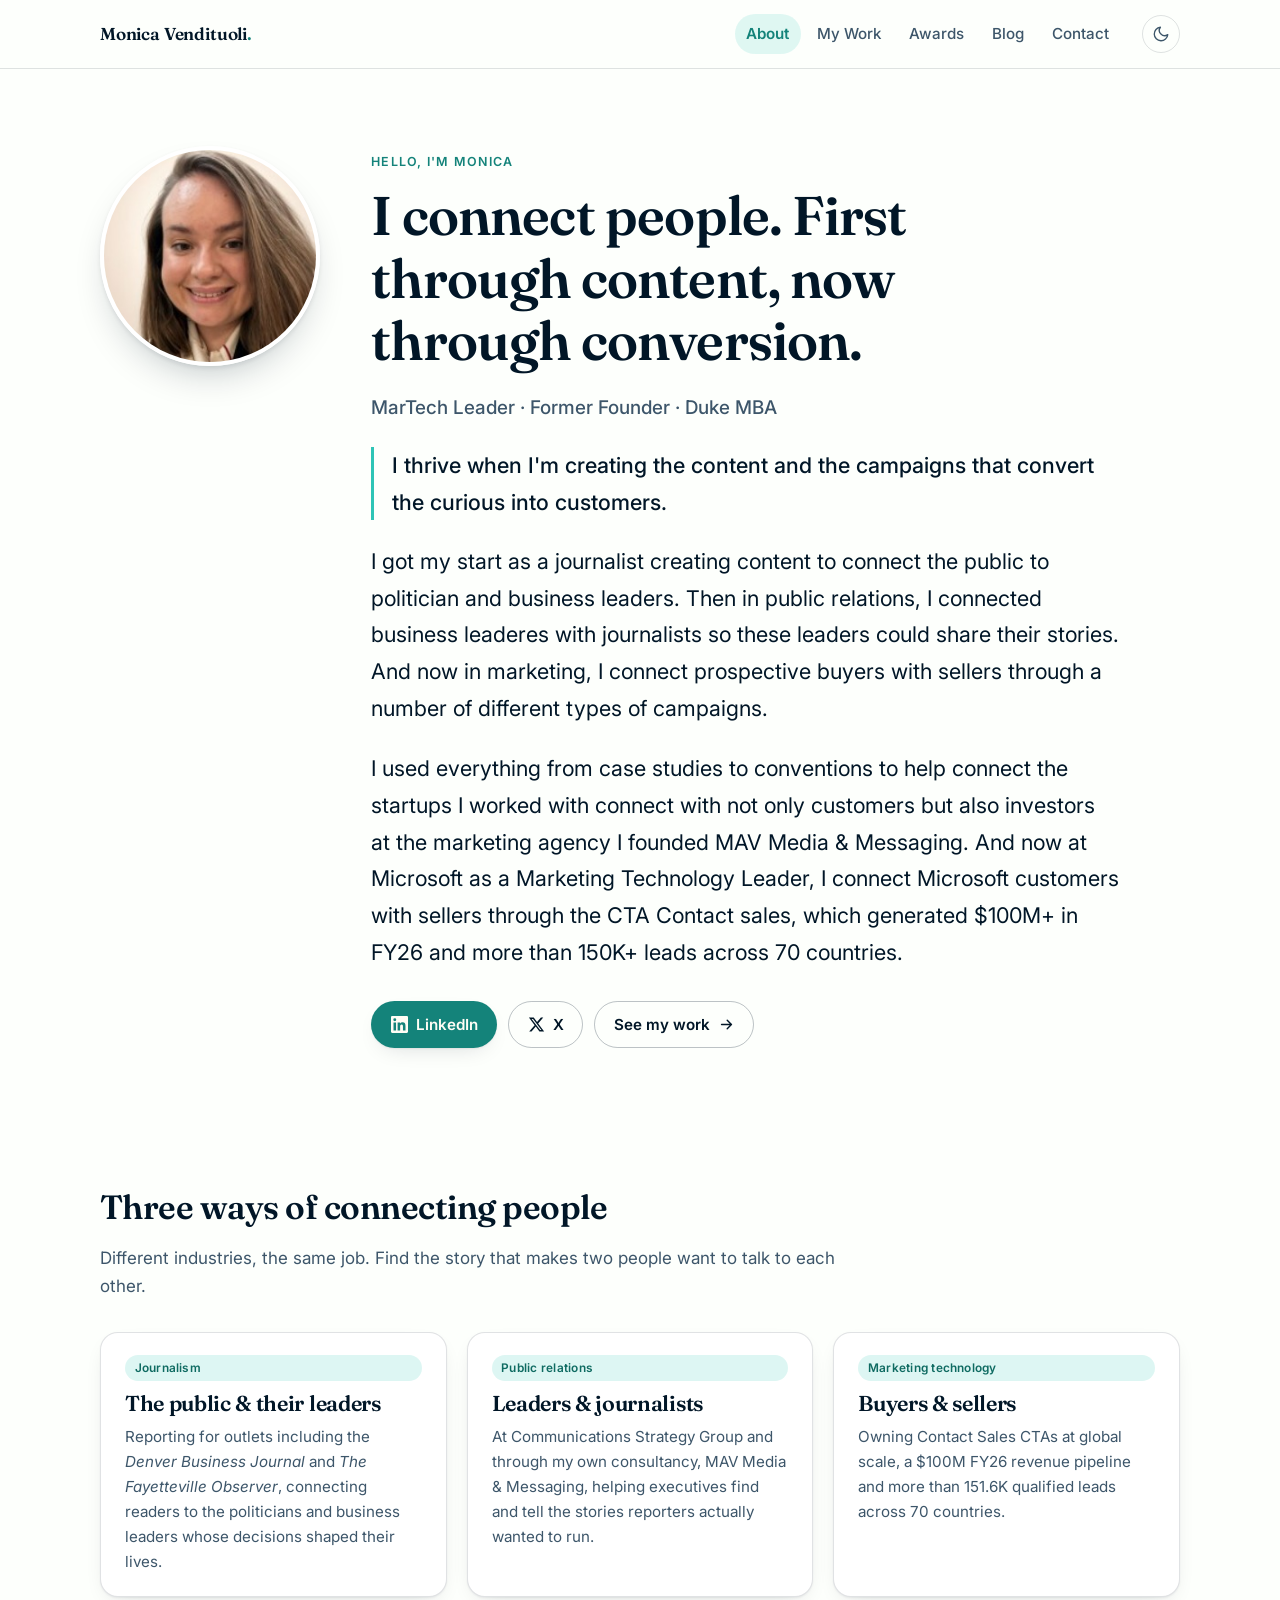
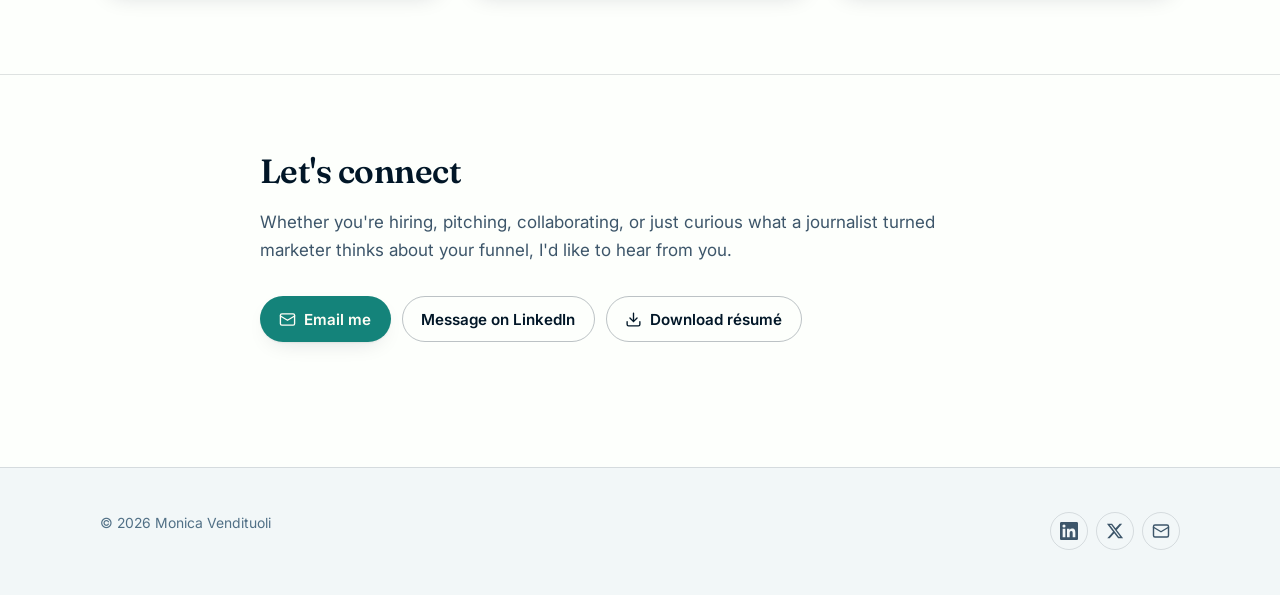
==== commit ccbb1f67: "Replace bio with Monica's exact wording Uses Monica's text verbatim, no copy edits. Only change is p" ====
--- a/index.html
+++ b/index.html
@@ -90,10 +90,9 @@
 <h1>I connect people. First through content, now through conversion.</h1>
 <p class="hero__role">MarTech Leader · Former Founder · Duke MBA</p>
 <div class="bio">
-<p class="bio__lead">I thrive when I'm building the content and the campaigns that convert the curious into customers.</p>
-<p>I got my start as a journalist, connecting the public to the politicians and business leaders whose decisions shaped their lives. In public relations I ran that connection the other way, introducing those leaders to reporters so they could tell their own stories. In marketing I connect prospective buyers with the sellers who can actually help them.</p>
-<p>At MAV Media &amp; Messaging, the agency I founded, that meant everything from case studies to conventions, connecting startups not only with customers but with investors. At Microsoft, as a marketing technology leader, it means the Contact Sales CTA, a $100M FY26 revenue pipeline and more than 151.6K qualified leads across 70 countries.</p>
-<p>I'd love to hear who you're trying to connect with, and whether I can help.</p>
+<p class="bio__lead">I thrive when I'm creating the content and the campaigns that convert the curious into customers.</p>
+<p>I got my start as a journalist creating content to connect the public to politician and business leaders. Then in public relations, I connected business leaderes with journalists so these leaders could share their stories. And now in marketing, I connect prospective buyers with sellers through a number of different types of campaigns.</p>
+<p>I used everything from case studies to conventions to help connect the startups I worked with connect with not only customers but also investors at the marketing agency I founded MAV Media &amp; Messaging. And now at Microsoft as a Marketing Technology Leader, I connect Microsoft customers with sellers through the CTA Contact sales, which generated $100M+ in FY26 and more than 150K+ leads across 70 countries.</p>
 </div>
 <div class="btn-row">
 <a class="btn btn--primary" href="https://www.linkedin.com/in/monicavendituoli/" rel="noopener me" target="_blank">
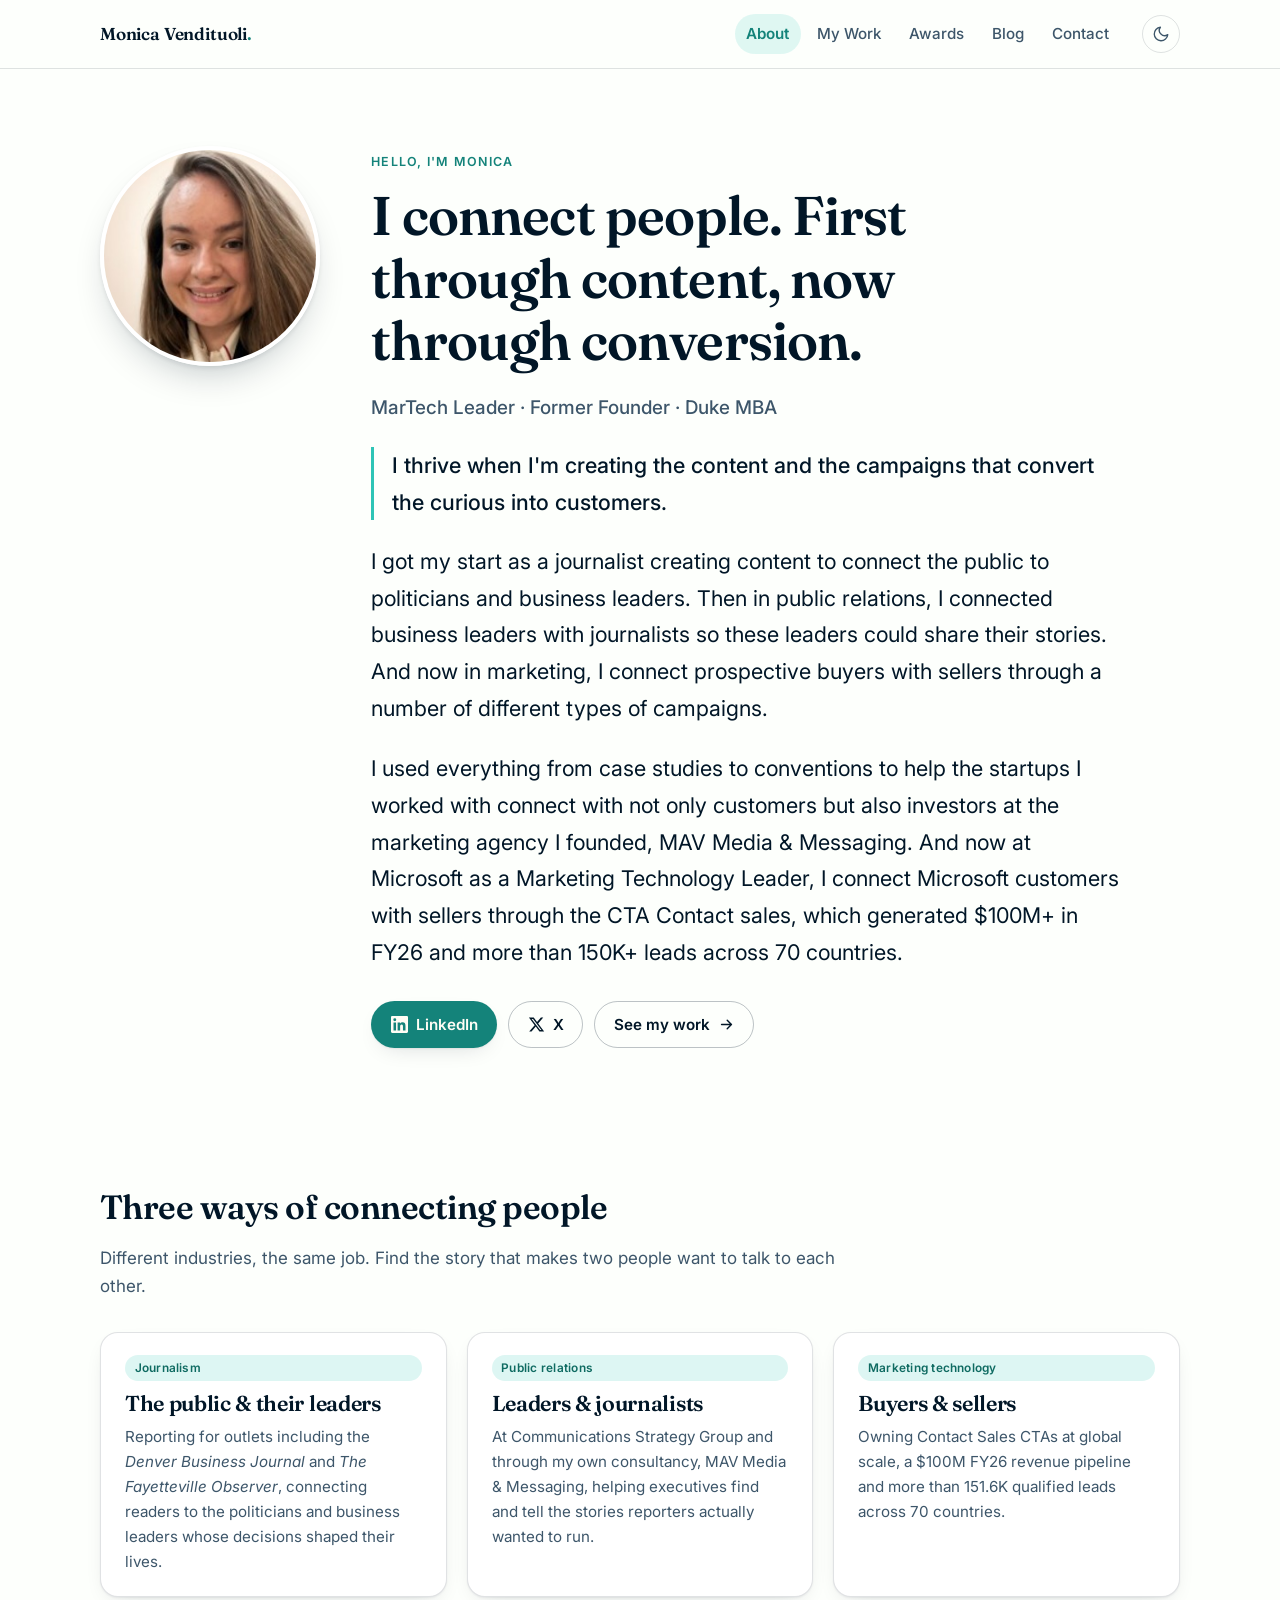
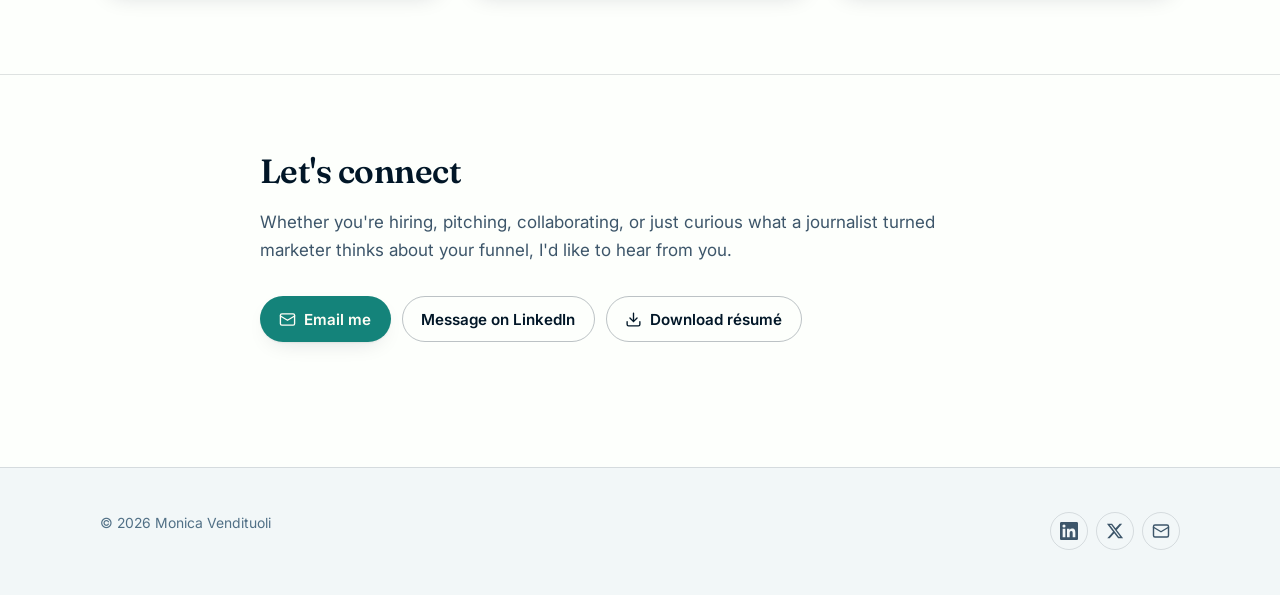
==== commit 13891e67: "Fix four typos in the bio politician becomes politicians. leaderes becomes leaders. Drops the double" ====
--- a/index.html
+++ b/index.html
@@ -91,8 +91,8 @@
 <p class="hero__role">MarTech Leader · Former Founder · Duke MBA</p>
 <div class="bio">
 <p class="bio__lead">I thrive when I'm creating the content and the campaigns that convert the curious into customers.</p>
-<p>I got my start as a journalist creating content to connect the public to politician and business leaders. Then in public relations, I connected business leaderes with journalists so these leaders could share their stories. And now in marketing, I connect prospective buyers with sellers through a number of different types of campaigns.</p>
-<p>I used everything from case studies to conventions to help connect the startups I worked with connect with not only customers but also investors at the marketing agency I founded MAV Media &amp; Messaging. And now at Microsoft as a Marketing Technology Leader, I connect Microsoft customers with sellers through the CTA Contact sales, which generated $100M+ in FY26 and more than 150K+ leads across 70 countries.</p>
+<p>I got my start as a journalist creating content to connect the public to politicians and business leaders. Then in public relations, I connected business leaders with journalists so these leaders could share their stories. And now in marketing, I connect prospective buyers with sellers through a number of different types of campaigns.</p>
+<p>I used everything from case studies to conventions to help the startups I worked with connect with not only customers but also investors at the marketing agency I founded, MAV Media &amp; Messaging. And now at Microsoft as a Marketing Technology Leader, I connect Microsoft customers with sellers through the CTA Contact sales, which generated $100M+ in FY26 and more than 150K+ leads across 70 countries.</p>
 </div>
 <div class="btn-row">
 <a class="btn btn--primary" href="https://www.linkedin.com/in/monicavendituoli/" rel="noopener me" target="_blank">
